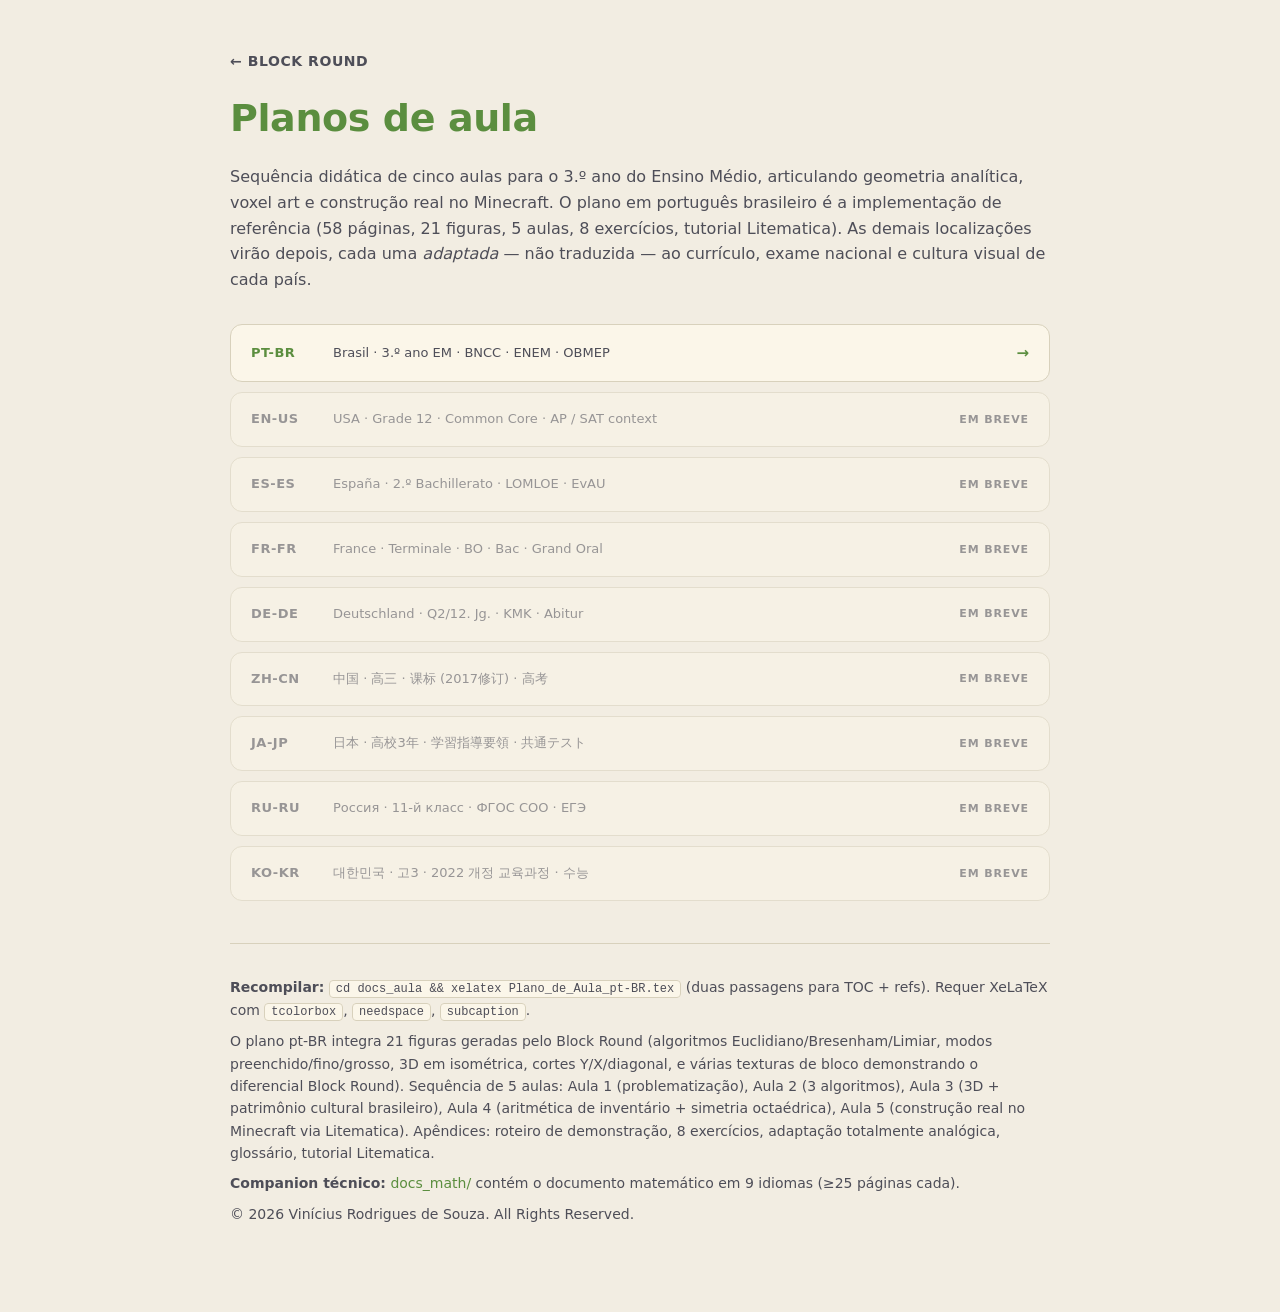
==== docs_aula/index.html @ c68a0ee4 "docs_aula: plano de aula pt-BR para 3.º ano EM (58 páginas, 5 aulas, Minecraft) Sequência didática c" ====
<!doctype html>
<html lang="pt-BR">
<head>
<meta charset="utf-8">
<title>Block Round — Planos de aula (PDF)</title>
<meta name="viewport" content="width=device-width,initial-scale=1">
<meta name="robots" content="index,follow">
<meta name="description" content="Block Round — planos de aula em PDF. Sequência didática para o Ensino Médio brasileiro, articulando geometria analítica, voxel art e construção em Minecraft.">
<style>
  :root{--bg:#f2ede2;--surface:#fbf6e9;--border:#d8d1bc;--text:#1f1f23;--muted:#4e4e58;--accent:#5b8e3f;--accent-dim:rgba(91,142,63,.12)}
  html,body{margin:0;padding:0;background:var(--bg);color:var(--text);font-family:Inter,-apple-system,Segoe UI,system-ui,sans-serif;line-height:1.6}
  main{max-width:820px;margin:0 auto;padding:48px 28px 80px}
  header a.back{color:var(--muted);text-decoration:none;font-size:14px;letter-spacing:.04em;text-transform:uppercase;font-weight:700}
  header a.back:hover{color:var(--accent)}
  h1{font-size:38px;font-weight:800;color:var(--accent);margin:14px 0 6px;letter-spacing:-.01em}
  .sub{color:var(--muted);font-size:16px;margin-bottom:32px}
  .card{display:flex;align-items:center;justify-content:space-between;background:var(--surface);border:1px solid var(--border);border-radius:12px;padding:16px 20px;margin:10px 0;text-decoration:none;color:var(--text);transition:.12s ease-out;font-size:15px;gap:10px}
  .card:hover{border-color:var(--accent);background:var(--accent-dim);transform:translateY(-1px)}
  .card.soon{opacity:.55;cursor:default;pointer-events:none}
  .card .head{display:flex;align-items:center;flex:1;min-width:0}
  .card .locale{font-weight:700;letter-spacing:.04em;font-size:13px;color:var(--accent);text-transform:uppercase;display:inline-block;min-width:72px}
  .card.soon .locale{color:var(--muted)}
  .card .ctx{color:var(--muted);font-size:13px;margin-left:10px;flex:1;overflow:hidden;text-overflow:ellipsis;white-space:nowrap}
  .card .arrow{color:var(--accent);font-weight:700;flex-shrink:0}
  .card.soon .arrow{color:var(--muted);font-size:11px;letter-spacing:.08em;text-transform:uppercase;font-weight:600}
  section.about{margin-top:42px;padding-top:24px;border-top:1px solid var(--border);color:var(--muted);font-size:14px}
  section.about p{margin:8px 0}
  section.about a{color:var(--accent);text-decoration:none}
  section.about a:hover{text-decoration:underline}
  code{background:var(--surface);border:1px solid var(--border);padding:1px 6px;border-radius:4px;font-family:JetBrains Mono,SFMono-Regular,Consolas,monospace;font-size:12px}
</style>
</head>
<body>
<main>
  <header>
    <a class="back" href="../">← Block Round</a>
    <h1>Planos de aula</h1>
    <p class="sub">Sequência didática de cinco aulas para o 3.º ano do Ensino Médio, articulando geometria analítica, voxel art e construção real no Minecraft. O plano em português brasileiro é a implementação de referência (58 páginas, 21 figuras, 5 aulas, 8 exercícios, tutorial Litematica). As demais localizações virão depois, cada uma <em>adaptada</em> — não traduzida — ao currículo, exame nacional e cultura visual de cada país.</p>
  </header>

  <a class="card" href="Plano_de_Aula_pt-BR.pdf"><span class="head"><span class="locale">pt-BR</span><span class="ctx">Brasil · 3.º ano EM · BNCC · ENEM · OBMEP</span></span><span class="arrow">→</span></a>

  <a class="card soon"><span class="head"><span class="locale">en-US</span><span class="ctx">USA · Grade 12 · Common Core · AP / SAT context</span></span><span class="arrow">em breve</span></a>
  <a class="card soon"><span class="head"><span class="locale">es-ES</span><span class="ctx">España · 2.º Bachillerato · LOMLOE · EvAU</span></span><span class="arrow">em breve</span></a>
  <a class="card soon"><span class="head"><span class="locale">fr-FR</span><span class="ctx">France · Terminale · BO · Bac · Grand Oral</span></span><span class="arrow">em breve</span></a>
  <a class="card soon"><span class="head"><span class="locale">de-DE</span><span class="ctx">Deutschland · Q2/12. Jg. · KMK · Abitur</span></span><span class="arrow">em breve</span></a>
  <a class="card soon"><span class="head"><span class="locale">zh-CN</span><span class="ctx">中国 · 高三 · 课标 (2017修订) · 高考</span></span><span class="arrow">em breve</span></a>
  <a class="card soon"><span class="head"><span class="locale">ja-JP</span><span class="ctx">日本 · 高校3年 · 学習指導要領 · 共通テスト</span></span><span class="arrow">em breve</span></a>
  <a class="card soon"><span class="head"><span class="locale">ru-RU</span><span class="ctx">Россия · 11-й класс · ФГОС СОО · ЕГЭ</span></span><span class="arrow">em breve</span></a>
  <a class="card soon"><span class="head"><span class="locale">ko-KR</span><span class="ctx">대한민국 · 고3 · 2022 개정 교육과정 · 수능</span></span><span class="arrow">em breve</span></a>

  <section class="about">
    <p><strong>Recompilar:</strong> <code>cd docs_aula &amp;&amp; xelatex Plano_de_Aula_pt-BR.tex</code> (duas passagens para TOC + refs). Requer XeLaTeX com <code>tcolorbox</code>, <code>needspace</code>, <code>subcaption</code>.</p>
    <p>O plano pt-BR integra 21 figuras geradas pelo Block Round (algoritmos Euclidiano/Bresenham/Limiar, modos preenchido/fino/grosso, 3D em isométrica, cortes Y/X/diagonal, e várias texturas de bloco demonstrando o diferencial Block Round). Sequência de 5 aulas: Aula 1 (problematização), Aula 2 (3 algoritmos), Aula 3 (3D + patrimônio cultural brasileiro), Aula 4 (aritmética de inventário + simetria octaédrica), Aula 5 (construção real no Minecraft via Litematica). Apêndices: roteiro de demonstração, 8 exercícios, adaptação totalmente analógica, glossário, tutorial Litematica.</p>
    <p><strong>Companion técnico:</strong> <a href="../docs_math/">docs_math/</a> contém o documento matemático em 9 idiomas (≥25 páginas cada).</p>
    <p>© 2026 Vinícius Rodrigues de Souza. All Rights Reserved.</p>
  </section>
</main>
</body>
</html>
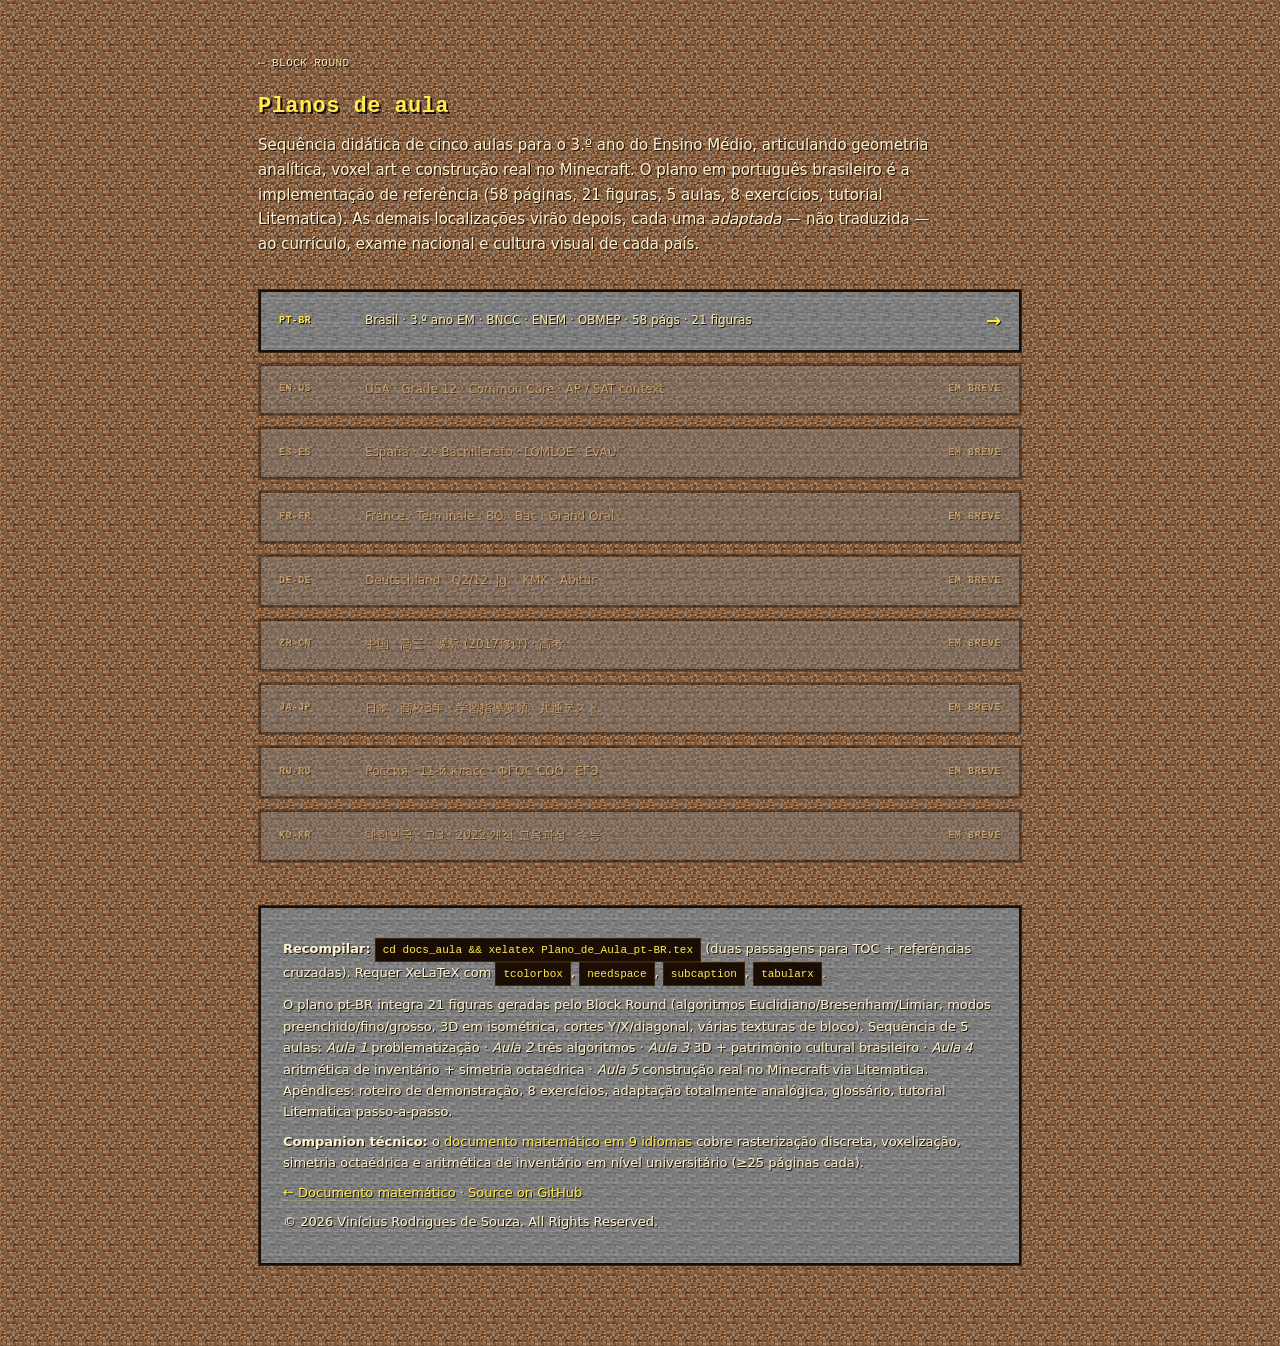
==== commit d257e17b: "ui+docs: redesign info page + docs index com paleta block-round Espelha as melhorias trazidas para o" ====
--- a/docs_aula/index.html
+++ b/docs_aula/index.html
@@ -5,29 +5,121 @@
 <title>Block Round — Planos de aula (PDF)</title>
 <meta name="viewport" content="width=device-width,initial-scale=1">
 <meta name="robots" content="index,follow">
-<meta name="description" content="Block Round — planos de aula em PDF. Sequência didática para o Ensino Médio brasileiro, articulando geometria analítica, voxel art e construção em Minecraft.">
+<meta name="description" content="Block Round — planos de aula em PDF. Sequência didática para o Ensino Médio brasileiro articulando geometria analítica, voxel art e construção real no Minecraft. Alinhado à BNCC, ENEM e OBMEP, com cinco adaptações regionais e tutorial Litematica.">
 <style>
-  :root{--bg:#f2ede2;--surface:#fbf6e9;--border:#d8d1bc;--text:#1f1f23;--muted:#4e4e58;--accent:#5b8e3f;--accent-dim:rgba(91,142,63,.12)}
-  html,body{margin:0;padding:0;background:var(--bg);color:var(--text);font-family:Inter,-apple-system,Segoe UI,system-ui,sans-serif;line-height:1.6}
+  :root{
+    --bg:#1a1208;
+    --surface:#2a1808;
+    --surface-hi:#3a2410;
+    --border:#3a2410;
+    --border-strong:#1a0e04;
+    --text:#FFF4D0;
+    --text-strong:#FFFFFF;
+    --text-muted:#FFE8A8;
+    --accent:#FFEC4F;
+    --accent-light:#FFF4A0;
+    --accent-dim:rgba(255,236,79,.20);
+    --shadow:1px 1px 0 #1a0e04;
+  }
+  *,*::before,*::after{box-sizing:border-box;margin:0;padding:0}
+  html,body{
+    background:#1a1208 url('../textures/dirt.png') center/24px;
+    image-rendering:pixelated;
+    color:var(--text);
+    font-family:Inter,-apple-system,Segoe UI,system-ui,sans-serif;
+    line-height:1.65;
+    min-height:100vh;
+  }
   main{max-width:820px;margin:0 auto;padding:48px 28px 80px}
-  header a.back{color:var(--muted);text-decoration:none;font-size:14px;letter-spacing:.04em;text-transform:uppercase;font-weight:700}
+
+  header a.back{
+    color:var(--text-muted);
+    text-decoration:none;
+    font-family:'Press Start 2P',monospace;
+    font-size:11px;letter-spacing:.04em;text-transform:uppercase;
+    text-shadow:var(--shadow);
+  }
   header a.back:hover{color:var(--accent)}
-  h1{font-size:38px;font-weight:800;color:var(--accent);margin:14px 0 6px;letter-spacing:-.01em}
-  .sub{color:var(--muted);font-size:16px;margin-bottom:32px}
-  .card{display:flex;align-items:center;justify-content:space-between;background:var(--surface);border:1px solid var(--border);border-radius:12px;padding:16px 20px;margin:10px 0;text-decoration:none;color:var(--text);transition:.12s ease-out;font-size:15px;gap:10px}
-  .card:hover{border-color:var(--accent);background:var(--accent-dim);transform:translateY(-1px)}
-  .card.soon{opacity:.55;cursor:default;pointer-events:none}
-  .card .head{display:flex;align-items:center;flex:1;min-width:0}
-  .card .locale{font-weight:700;letter-spacing:.04em;font-size:13px;color:var(--accent);text-transform:uppercase;display:inline-block;min-width:72px}
-  .card.soon .locale{color:var(--muted)}
-  .card .ctx{color:var(--muted);font-size:13px;margin-left:10px;flex:1;overflow:hidden;text-overflow:ellipsis;white-space:nowrap}
-  .card .arrow{color:var(--accent);font-weight:700;flex-shrink:0}
-  .card.soon .arrow{color:var(--muted);font-size:11px;letter-spacing:.08em;text-transform:uppercase;font-weight:600}
-  section.about{margin-top:42px;padding-top:24px;border-top:1px solid var(--border);color:var(--muted);font-size:14px}
-  section.about p{margin:8px 0}
-  section.about a{color:var(--accent);text-decoration:none}
-  section.about a:hover{text-decoration:underline}
-  code{background:var(--surface);border:1px solid var(--border);padding:1px 6px;border-radius:4px;font-family:JetBrains Mono,SFMono-Regular,Consolas,monospace;font-size:12px}
+  h1{
+    font-family:'Press Start 2P',monospace;
+    font-size:22px;color:var(--accent);
+    text-shadow:2px 2px 0 #1a0e04;
+    margin:18px 0 10px;letter-spacing:.02em;line-height:1.4;
+  }
+  .sub{
+    color:var(--text);text-shadow:var(--shadow);
+    font-size:15px;margin-bottom:32px;max-width:680px;
+  }
+
+  .card{
+    display:flex;align-items:center;justify-content:space-between;
+    background:url('../textures/stone.png') center/24px;
+    border:3px solid var(--border);
+    outline:2px solid var(--border-strong);outline-offset:-3px;
+    image-rendering:pixelated;
+    padding:14px 18px;margin:10px 0;
+    text-decoration:none;color:var(--text);
+    transition:background .14s ease-out, transform .14s ease-out;
+    font-size:14px;gap:10px;
+  }
+  .card:hover{
+    background:url('../textures/stone.png') center/24px,var(--accent-dim);
+    background-blend-mode:overlay;
+    transform:translateX(2px);
+  }
+  .card.soon{opacity:.45;cursor:default;pointer-events:none}
+  .card .head{display:flex;align-items:center;flex:1;min-width:0;gap:12px}
+  .card .locale{
+    font-family:'Press Start 2P',monospace;
+    font-weight:700;letter-spacing:.04em;font-size:10px;
+    color:var(--accent);text-shadow:var(--shadow);
+    text-transform:uppercase;display:inline-block;min-width:74px;
+  }
+  .card.soon .locale{color:var(--text-muted)}
+  .card .ctx{
+    color:var(--text-muted);text-shadow:var(--shadow);
+    font-size:12px;flex:1;
+    overflow:hidden;text-overflow:ellipsis;white-space:nowrap;
+  }
+  .card .arrow{
+    color:var(--accent);font-weight:700;flex-shrink:0;
+    text-shadow:var(--shadow);font-size:18px;
+  }
+  .card.soon .arrow{
+    color:var(--text-muted);font-size:10px;
+    font-family:'Press Start 2P',monospace;
+    letter-spacing:.06em;text-transform:uppercase;
+  }
+
+  section.about{
+    margin-top:42px;padding:22px;
+    background:url('../textures/stone.png') center/24px;
+    border:3px solid var(--border);
+    outline:2px solid var(--border-strong);outline-offset:-3px;
+    image-rendering:pixelated;
+    color:var(--text);
+    font-size:13px;
+  }
+  section.about p{margin:8px 0;text-shadow:var(--shadow)}
+  section.about a{
+    color:var(--accent);
+    text-decoration:none;
+    border-bottom:1px solid var(--accent-dim);
+    text-shadow:var(--shadow);
+  }
+  section.about a:hover{
+    color:var(--accent-light);
+    border-bottom-color:var(--accent);
+    background:var(--accent-dim);
+  }
+  code{
+    display:inline-block;
+    background:#1a0e04;
+    border:1px solid var(--border);
+    padding:2px 7px;
+    font-family:'JetBrains Mono',SFMono-Regular,Consolas,monospace;
+    font-size:11px;color:var(--accent);text-shadow:none;
+  }
 </style>
 </head>
 <body>
@@ -38,7 +130,7 @@
     <p class="sub">Sequência didática de cinco aulas para o 3.º ano do Ensino Médio, articulando geometria analítica, voxel art e construção real no Minecraft. O plano em português brasileiro é a implementação de referência (58 páginas, 21 figuras, 5 aulas, 8 exercícios, tutorial Litematica). As demais localizações virão depois, cada uma <em>adaptada</em> — não traduzida — ao currículo, exame nacional e cultura visual de cada país.</p>
   </header>
 
-  <a class="card" href="Plano_de_Aula_pt-BR.pdf"><span class="head"><span class="locale">pt-BR</span><span class="ctx">Brasil · 3.º ano EM · BNCC · ENEM · OBMEP</span></span><span class="arrow">→</span></a>
+  <a class="card" href="Plano_de_Aula_pt-BR.pdf"><span class="head"><span class="locale">pt-BR</span><span class="ctx">Brasil · 3.º ano EM · BNCC · ENEM · OBMEP · 58 págs · 21 figuras</span></span><span class="arrow">→</span></a>
 
   <a class="card soon"><span class="head"><span class="locale">en-US</span><span class="ctx">USA · Grade 12 · Common Core · AP / SAT context</span></span><span class="arrow">em breve</span></a>
   <a class="card soon"><span class="head"><span class="locale">es-ES</span><span class="ctx">España · 2.º Bachillerato · LOMLOE · EvAU</span></span><span class="arrow">em breve</span></a>
@@ -50,9 +142,10 @@
   <a class="card soon"><span class="head"><span class="locale">ko-KR</span><span class="ctx">대한민국 · 고3 · 2022 개정 교육과정 · 수능</span></span><span class="arrow">em breve</span></a>
 
   <section class="about">
-    <p><strong>Recompilar:</strong> <code>cd docs_aula &amp;&amp; xelatex Plano_de_Aula_pt-BR.tex</code> (duas passagens para TOC + refs). Requer XeLaTeX com <code>tcolorbox</code>, <code>needspace</code>, <code>subcaption</code>.</p>
-    <p>O plano pt-BR integra 21 figuras geradas pelo Block Round (algoritmos Euclidiano/Bresenham/Limiar, modos preenchido/fino/grosso, 3D em isométrica, cortes Y/X/diagonal, e várias texturas de bloco demonstrando o diferencial Block Round). Sequência de 5 aulas: Aula 1 (problematização), Aula 2 (3 algoritmos), Aula 3 (3D + patrimônio cultural brasileiro), Aula 4 (aritmética de inventário + simetria octaédrica), Aula 5 (construção real no Minecraft via Litematica). Apêndices: roteiro de demonstração, 8 exercícios, adaptação totalmente analógica, glossário, tutorial Litematica.</p>
-    <p><strong>Companion técnico:</strong> <a href="../docs_math/">docs_math/</a> contém o documento matemático em 9 idiomas (≥25 páginas cada).</p>
+    <p><strong>Recompilar:</strong> <code>cd docs_aula &amp;&amp; xelatex Plano_de_Aula_pt-BR.tex</code> (duas passagens para TOC + referências cruzadas). Requer XeLaTeX com <code>tcolorbox</code>, <code>needspace</code>, <code>subcaption</code>, <code>tabularx</code>.</p>
+    <p>O plano pt-BR integra 21 figuras geradas pelo Block Round (algoritmos Euclidiano/Bresenham/Limiar, modos preenchido/fino/grosso, 3D em isométrica, cortes Y/X/diagonal, várias texturas de bloco). Sequência de 5 aulas: <em>Aula 1</em> problematização · <em>Aula 2</em> três algoritmos · <em>Aula 3</em> 3D + patrimônio cultural brasileiro · <em>Aula 4</em> aritmética de inventário + simetria octaédrica · <em>Aula 5</em> construção real no Minecraft via Litematica. Apêndices: roteiro de demonstração, 8 exercícios, adaptação totalmente analógica, glossário, tutorial Litematica passo-a-passo.</p>
+    <p><strong>Companion técnico:</strong> o <a href="../docs_math/">documento matemático em 9 idiomas</a> cobre rasterização discreta, voxelização, simetria octaédrica e aritmética de inventário em nível universitário (≥25 páginas cada).</p>
+    <p><a href="../docs_math/">← Documento matemático</a> · <a href="https://github.com/ViniSouza128/block-round">Source on GitHub</a></p>
     <p>© 2026 Vinícius Rodrigues de Souza. All Rights Reserved.</p>
   </section>
 </main>
